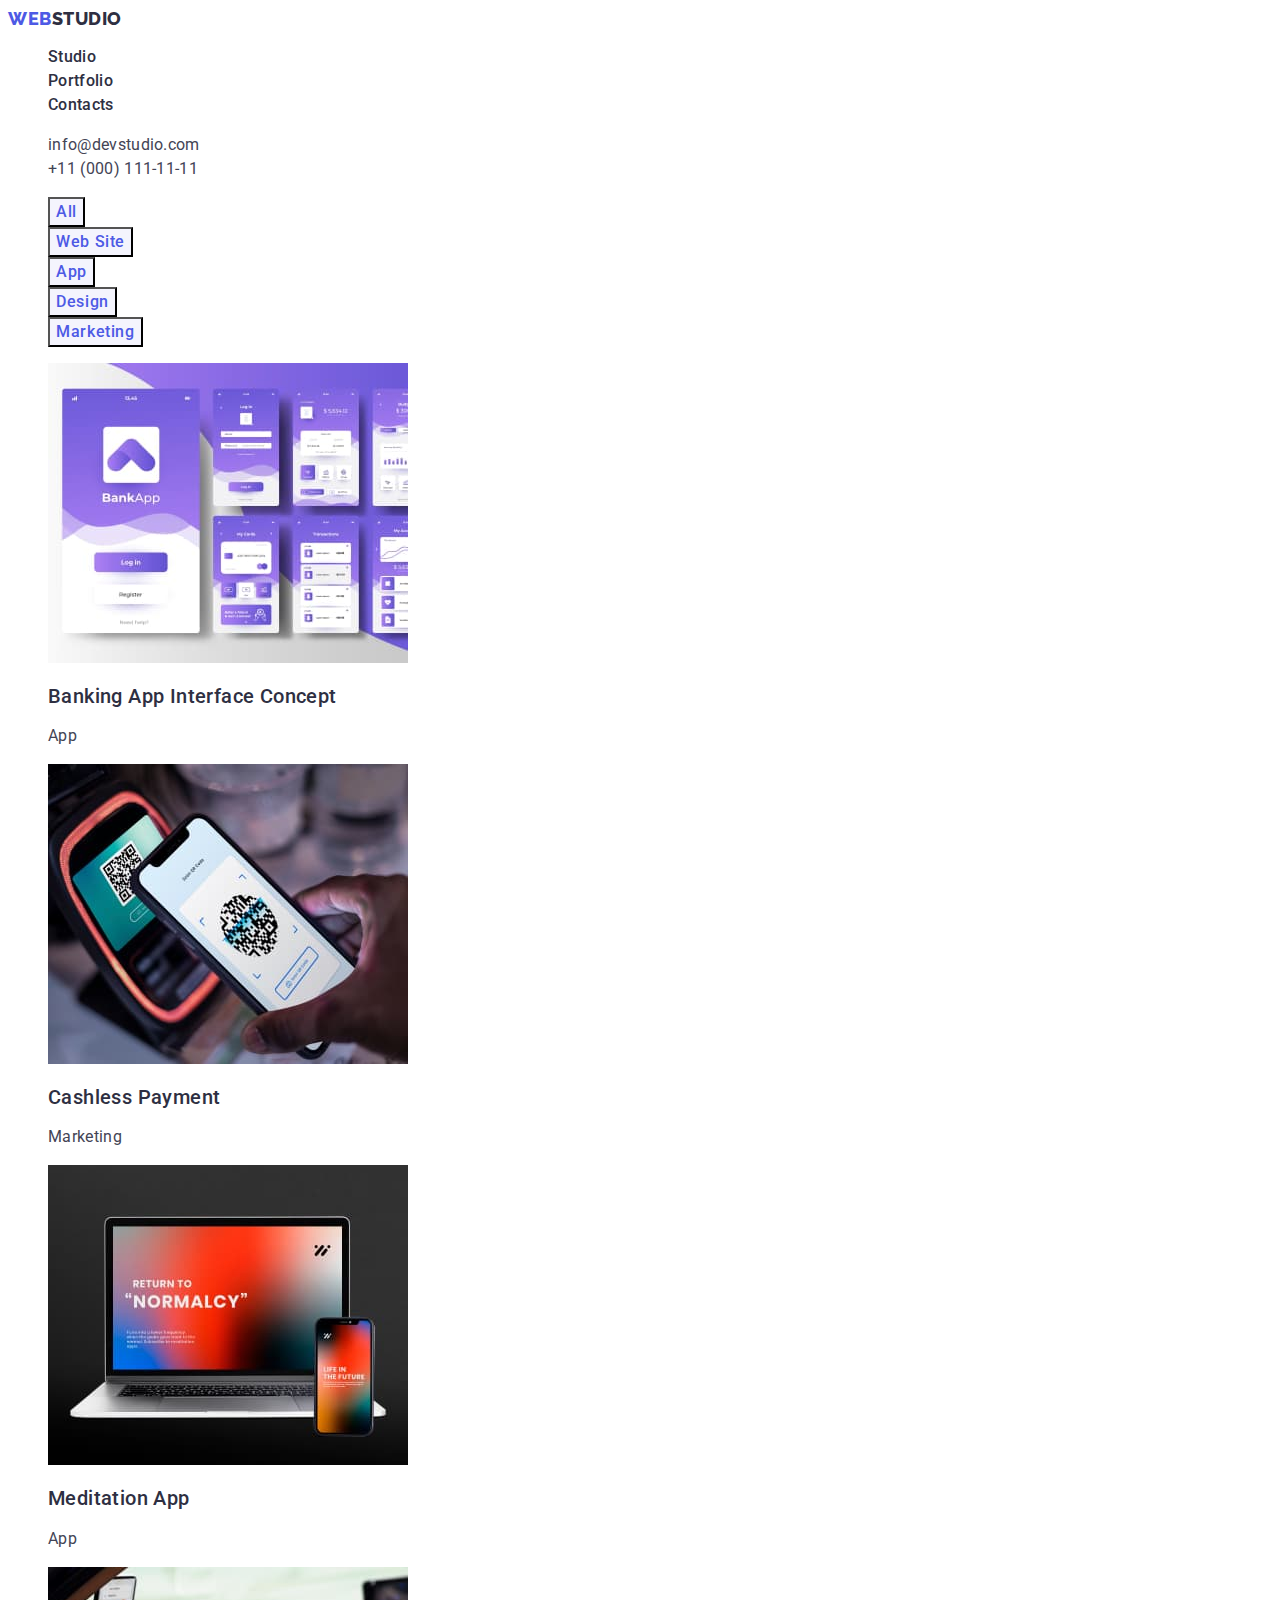
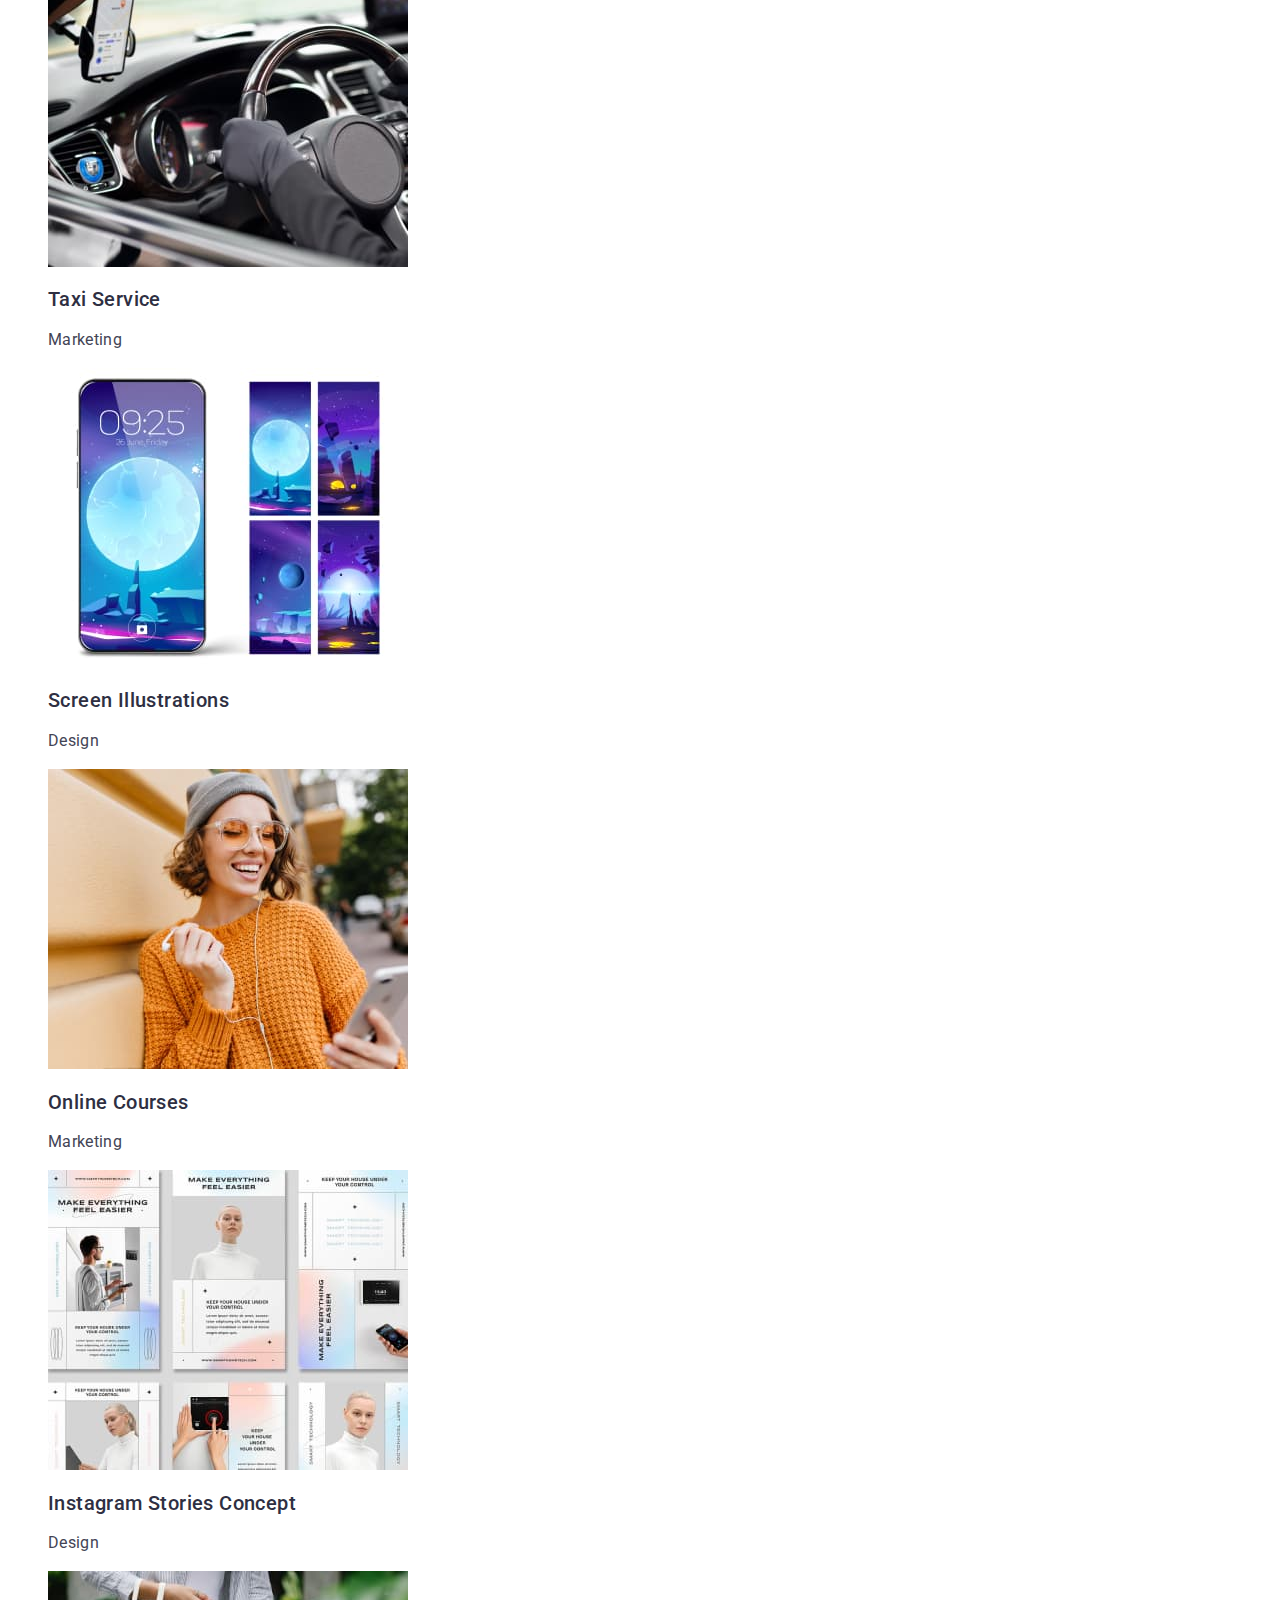
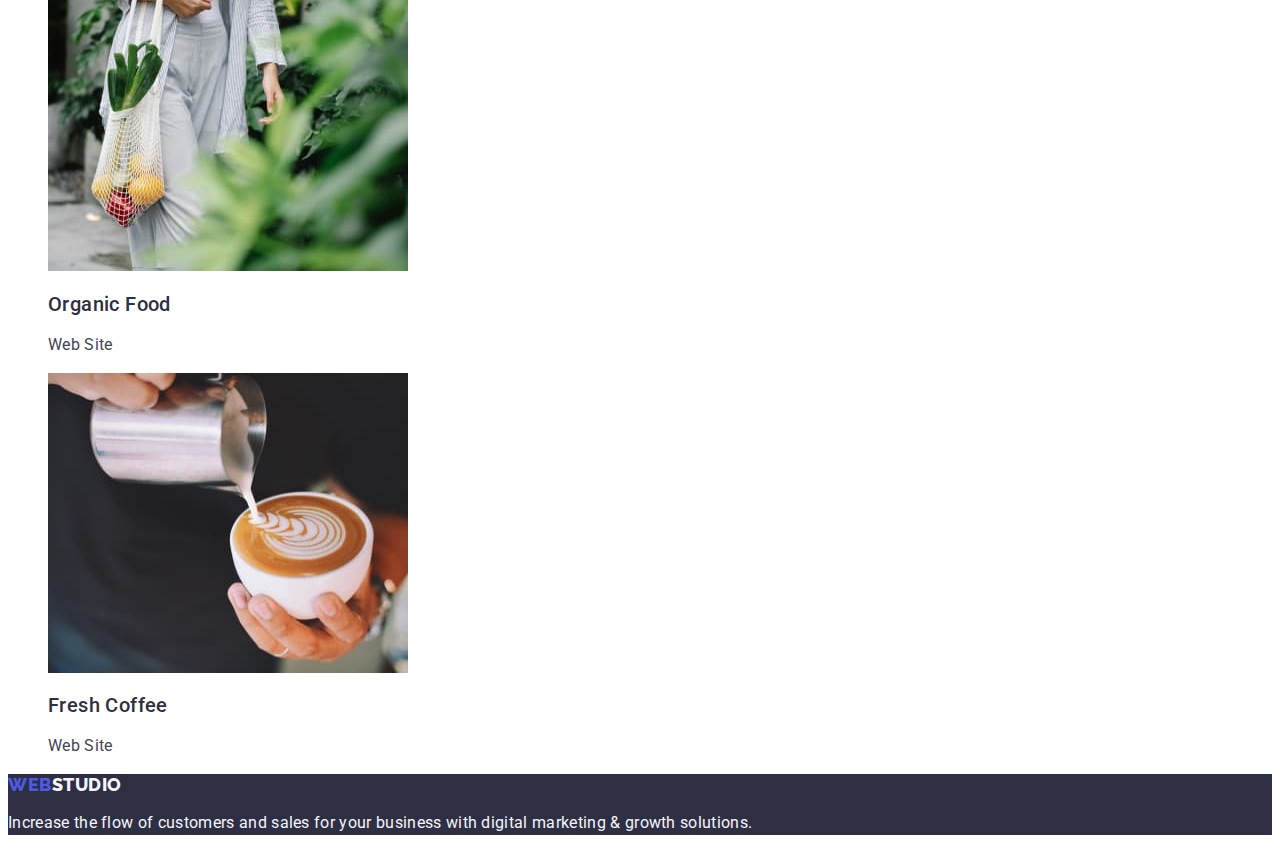
==== portfolio.html @ add7b149 "add repository" ====
<!DOCTYPE html>
<html lang="en">
  <head>
    <meta charset="UTF-8" />
    <meta http-equiv="X-UA-Compatible" content="IE=edge" />
    <meta name="viewport" content="width=device-width, initial-scale=1.0" />
    <title>Mine project</title>
    <link rel="stylesheet" href="./css/styles.css" />
    <link rel="preconnect" href="https://fonts.googleapis.com" />
    <link rel="preconnect" href="https://fonts.gstatic.com" crossorigin />
    <link
      href="https://fonts.googleapis.com/css2?family=Raleway:wght@800&family=Roboto:wght@400;500;700;900&display=swap"
      rel="stylesheet"
    />
  </head>
  <body>
    <header>
      <nav>
        <a href="./index.html" class="logo link"
          >Web<span class="logo-header">Studio</span></a
        >
        <ul class="list">
          <li><a href="./index.html" class="menu-item link">Studio</a></li>
          <li>
            <a href="./portfolio.html" class="menu-item link">Portfolio</a>
          </li>
          <li><a href="" class="menu-item link">Contacts</a></li>
        </ul>
      </nav>
      <address class="adress">
        <ul class="list">
          <li class="adress-link">
            <a href="mailto:info@devstudio.com" class="adress-item link"
              >info@devstudio.com</a
            >
          </li>
          <li class="adress-link">
            <a href="tel:+110001111111" class="adress-item link"
              >+11 (000) 111-11-11</a
            >
          </li>
        </ul>
      </address>
    </header>

    <main>
      <section>
        <h1 hidden>Working</h1>
        <ul class="list">
          <li>
            <button type="button" class="button filter-button">All</button>
          </li>
          <li>
            <button type="button" class="button filter-button">Web Site</button>
          </li>
          <li>
            <button type="button" class="button filter-button">App</button>
          </li>
          <li>
            <button type="button" class="button filter-button">Design</button>
          </li>
          <li>
            <button type="button" class="button filter-button">
              Marketing
            </button>
          </li>
        </ul>

        <ul class="list">
          <li>
            <a href="" class="link">
              <img
                src="./images/menu.jpg"
                alt="Bank menu app"
                width="360"
                height="300"
              />
              <h2 class="name-work">Banking App Interface Concept</h2>
              <p class="category-work post">App</p></a
            >
          </li>
          <li>
            <a href="" class="link">
              <img
                src="./images/payphone.jpg"
                alt="Pay without cash"
                width="360"
                height="300"
              />
              <h2 class="name-work">Cashless Payment</h2>
              <p class="category-work post">Marketing</p></a
            >
          </li>
          <li>
            <a href="" class="link">
              <img
                src="./images/laptop.jpg"
                alt="Meditation app"
                width="360"
                height="300"
              />
              <h2 class="name-work">Meditation App</h2>
              <p class="category-work post">App</p></a
            >
          </li>
          <li>
            <a href="" class="link">
              <img
                src="./images/cargps.jpg"
                alt="Taxi service"
                width="360"
                height="300"
              />
              <h2 class="name-work">Taxi Service</h2>
              <p class="category-work post">Marketing</p></a
            >
          </li>
          <li>
            <a href="" class="link">
              <img
                src="./images/phones.jpg"
                alt="Screens"
                width="360"
                height="300"
              />
              <h2 class="name-work">Screen Illustrations</h2>
              <p class="category-work post">Design</p></a
            >
          </li>
          <li>
            <a href="" class="link">
              <img
                src="./images/smilegirl.jpg"
                alt="Online courses"
                width="360"
                height="300"
              />
              <h2 class="name-work">Online Courses</h2>
              <p class="category-work post">Marketing</p></a
            >
          </li>
          <li>
            <a href="" class="link">
              <img
                src="./images/secondmenu.jpg"
                alt="instagram stories concept"
                width="360"
                height="300"
              />
              <h2 class="name-work">Instagram Stories Concept</h2>
              <p class="category-work post">Design</p></a
            >
          </li>
          <li>
            <a href="" class="link">
              <img
                src="./images/fruits.jpg"
                alt="Organic food"
                width="360"
                height="300"
              />
              <h2 class="name-work">Organic Food</h2>
              <p class="category-work post">Web Site</p></a
            >
          </li>
          <li>
            <a href="" class="link">
              <img
                src="./images/coffe.jpg"
                alt="fresh coffee"
                width="360"
                height="300"
              />
              <h2 class="name-work">Fresh Coffee</h2>
              <p class="category-work post">Web Site</p></a
            >
          </li>
        </ul>
      </section>
    </main>
    <footer class="footer">
      <a href="./index.html" class="logo link"
        >Web<span class="logo-footer">Studio</span></a
      >
      <p class="footer-desc">
        Increase the flow of customers and sales for your business with digital
        marketing & growth solutions.
      </p>
    </footer>
  </body>
</html>
---- css/styles.css ----
:root {
    --primary-background-colour: #ffffff;
    --secondary-background-colour: #2e2f42;
    --section-background-colour: #f4f4fd;
    --secondery-text-colour: #2e2f42;
    --white-text-colour: #ffffff;
    --footer-text-colour: #f4f4fd;
    --button-colour: #4d5ae5;
    --accent-colour: #404bbf;
}

body {
    font-family: 'Roboto', sans-serif;
    background-color: var(--primary-background-colour);
    color: #434455;
}

.list {
    list-style: none;
}

.button {
    cursor: pointer;
}

.logo {
    font-family: 'Raleway', sans-serif;
    font-weight: 800;
    font-size: 18px;
    line-height: 1.17;
    letter-spacing: 0.03em;
    text-transform: uppercase;
    color: var(--secondery-text-colour);
    color: var(--button-colour);
}

.link {
    text-decoration: none;
}

.logo-header {
    color: var(--secondery-text-colour);
}

.menu-item {
    font-weight: 500;
    font-size: 16px;
    line-height: 1.5;
    letter-spacing: 0.02em;
    color: var(--secondery-text-colour);
}

.menu-item:hover,
.menu-item:focus {
    color: var(--accent-colour);
}

.adress {
    font-style: normal;
}

.adress-item {
    font-weight: 400;
    font-size: 16px;
    line-height: 1.5;
    letter-spacing: 0.02em;
    color: inherit;
}

.adress-item:hover,
.adress-item:focus {
    color: var(--accent-colour);
}


.hero {
    background-color: var(--secondary-background-colour);
}

.hero-title {
    font-weight: 700;
    font-size: 56px;
    line-height: 1.07;
    letter-spacing: 0.02em;
    text-align: center;

    color: var(--white-text-colour);
}

.hero-button:hover,
.hero-button:focus {
    background-color: var(--accent-colour);
}

.hero-button {
    font-family: 'Roboto', sans-serif;
    font-weight: 500;
    font-size: 16px;
    line-height: 1.5;
    letter-spacing: 0.04em;
    color: var(--white-text-colour);
    background-color: var(--button-colour);
}

.advantages-title {
    font-weight: 500;
    font-size: 20px;
    line-height: 1.2;
    letter-spacing: 0.02em;
    color: var(--secondery-text-colour);
}

.advantages-description {
    font-size: 16px;
    line-height: 1.5;
    letter-spacing: 0.02em;
}


.team {
    background-color: var(--section-background-colour);
}

.working-title,
.team-title {
    font-weight: 700;
    font-size: 36px;
    line-height: 1.11;
    letter-spacing: 0.02em;
    text-transform: capitalize;
    text-align: center;
    color: var(--secondery-text-colour);
}

.worker {
    background-color: var(--primary-background-colour);
}

.worker-name {
    font-weight: 500;
    font-size: 20px;
    line-height: 1.2;
    letter-spacing: 0.02em;
    color: var(--secondery-text-colour);
}

.post,
.category-working {
    font-size: 16px;
    line-height: 1.5;
    letter-spacing: 0.02em;
}

.footer {
    background-color: var(--secondary-background-colour);
}

.logo-footer {
    color: var(--footer-text-colour);
}

.footer-desc {
    font-size: 16px;
    line-height: 1.5;
    letter-spacing: 0.02em;
    color: var(--footer-text-colour);
}


.filter-button {
    font-family: 'Roboto', sans-serif;
    font-style: normal;
    font-weight: 500;
    font-size: 16px;
    line-height: 1.5;
    letter-spacing: 0.04em;
    color: var(--button-colour);
    background-color: var(--section-background-colour);
}

.filter-button:hover,
.filter-button:focus {
    color: var(--white-text-colour);
    background-color: var(--accent-colour);
}

.category-work {
    color: #434455;
}

.name-work{
    font-weight: 500;
    font-size: 20px;
    line-height: 1.2;
    letter-spacing: 0.02em;
    color: var(--secondery-text-colour);
}
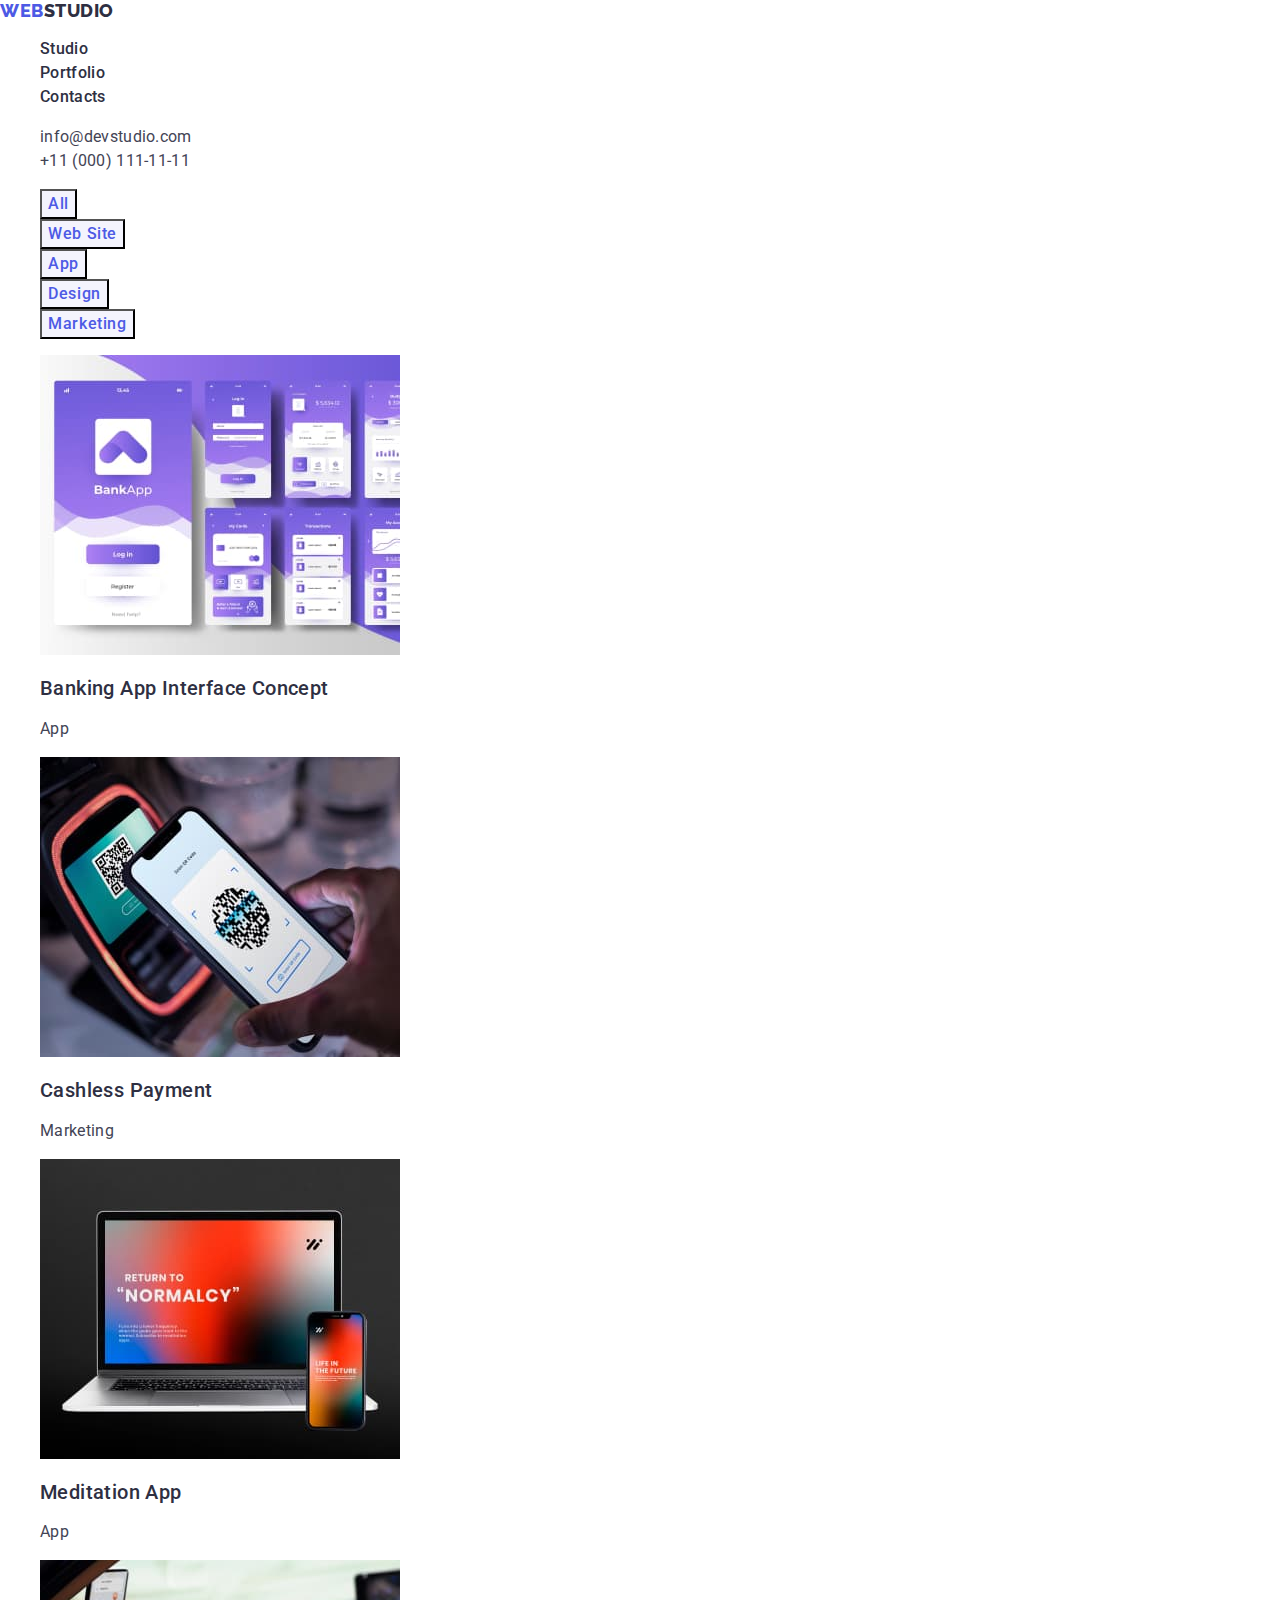
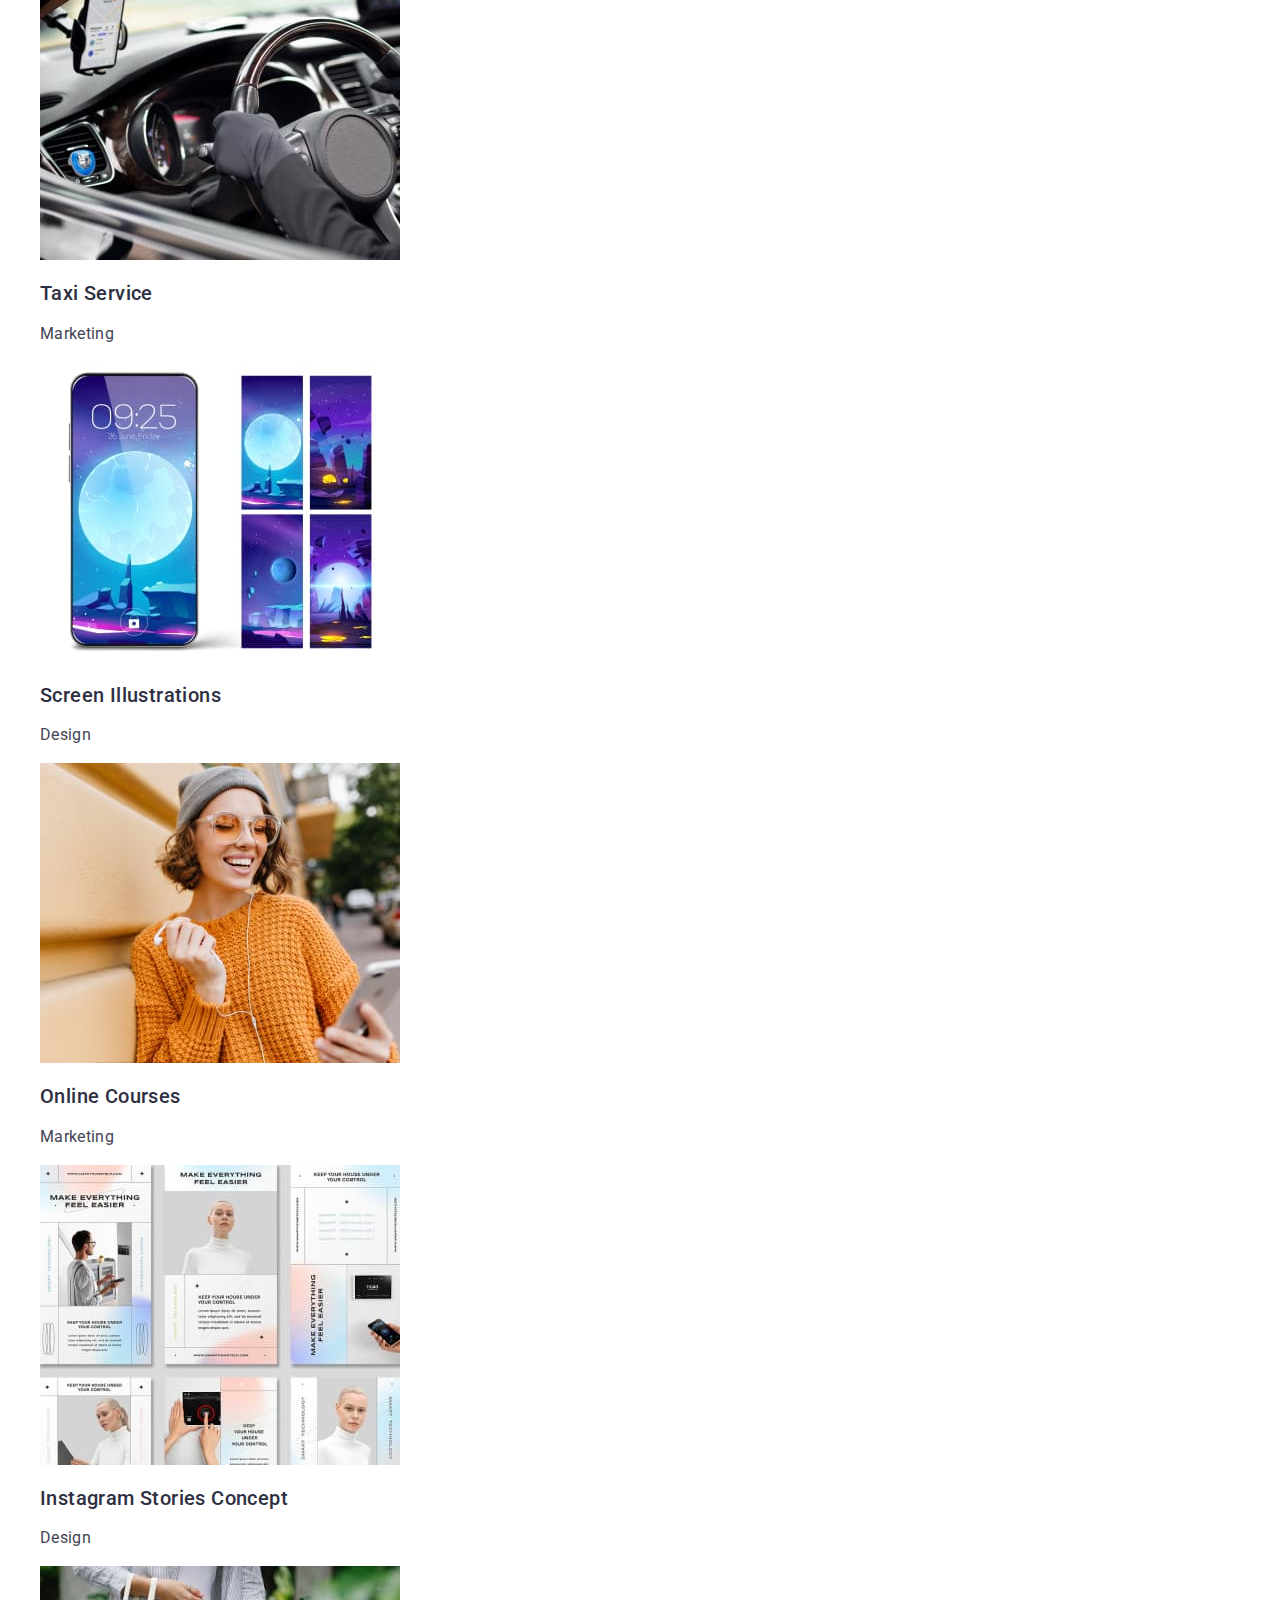
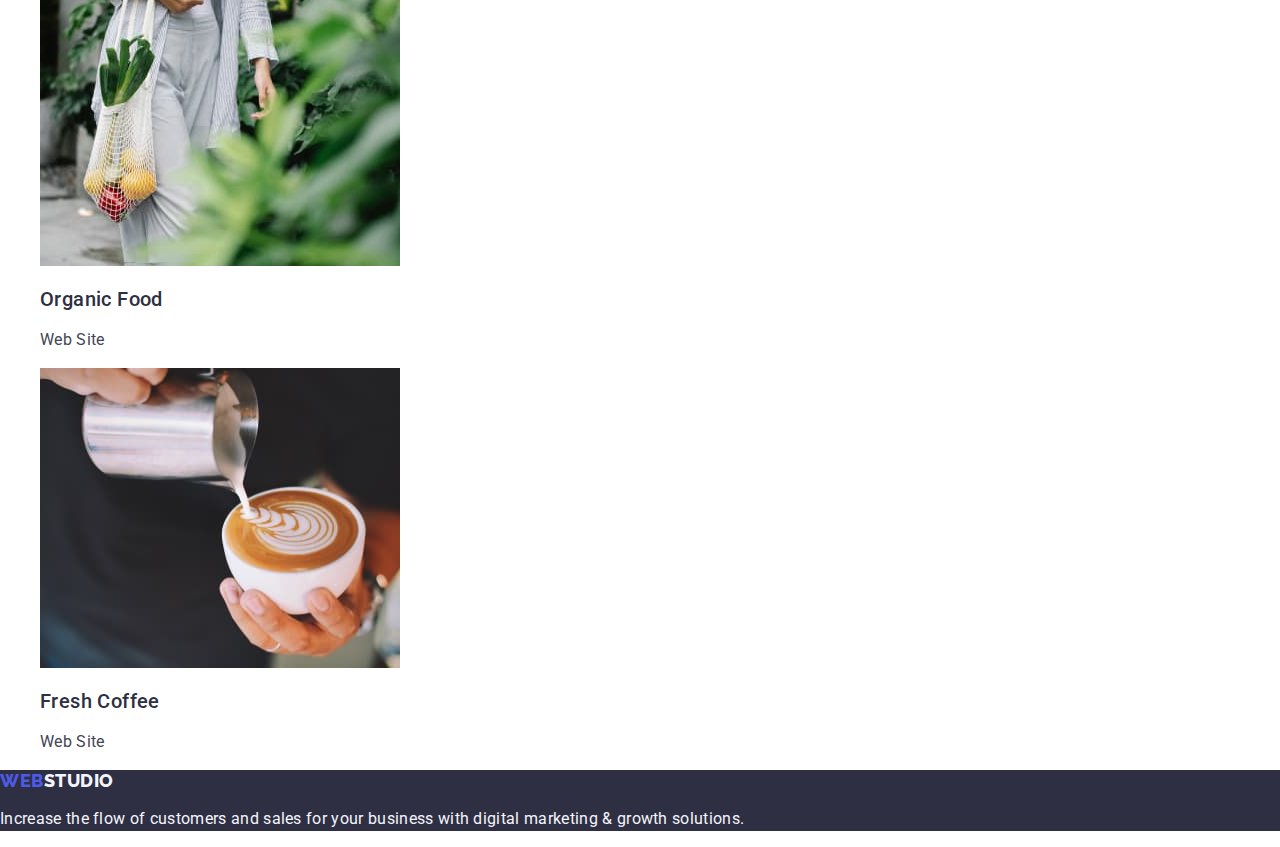
==== commit e046a120: "final lesson 3.1 portfolio" ====
--- a/portfolio.html
+++ b/portfolio.html
@@ -5,187 +5,222 @@
     <meta http-equiv="X-UA-Compatible" content="IE=edge" />
     <meta name="viewport" content="width=device-width, initial-scale=1.0" />
     <title>Mine project</title>
-    <link rel="stylesheet" href="./css/styles.css" />
-    <link rel="preconnect" href="https://fonts.googleapis.com" />
-    <link rel="preconnect" href="https://fonts.gstatic.com" crossorigin />
     <link
       href="https://fonts.googleapis.com/css2?family=Raleway:wght@800&family=Roboto:wght@400;500;700;900&display=swap"
       rel="stylesheet"
     />
+    <link rel="preconnect" href="https://fonts.googleapis.com" />
+    <link rel="preconnect" href="https://fonts.gstatic.com" crossorigin />
+    <link
+      rel="stylesheet"
+      href="https://cdnjs.cloudflare.com/ajax/libs/modern-normalize/1.1.0/modern-normalize.min.css"
+    />
+    <link rel="stylesheet" href="./css/styles.css" />
   </head>
   <body>
-    <header>
-      <nav>
-        <a href="./index.html" class="logo link"
-          >Web<span class="logo-header">Studio</span></a
-        >
-        <ul class="list">
-          <li><a href="./index.html" class="menu-item link">Studio</a></li>
-          <li>
-            <a href="./portfolio.html" class="menu-item link">Portfolio</a>
-          </li>
-          <li><a href="" class="menu-item link">Contacts</a></li>
-        </ul>
-      </nav>
-      <address class="adress">
-        <ul class="list">
-          <li class="adress-link">
-            <a href="mailto:info@devstudio.com" class="adress-item link"
-              >info@devstudio.com</a
-            >
-          </li>
-          <li class="adress-link">
-            <a href="tel:+110001111111" class="adress-item link"
-              >+11 (000) 111-11-11</a
-            >
-          </li>
-        </ul>
-      </address>
+    <header class="header">
+      <div class="container header">
+        <nav class="navigation">
+          <a href="./index.html" class="logo link"
+            >Web<span class="logo-header">Studio</span></a
+          >
+          <ul class="list navigation">
+            <li class="nav-item">
+              <a href="./index.html" class="menu-item link">Studio</a>
+            </li>
+            <li class="nav-item">
+              <a href="./portfolio.html" class="menu-item link">Portfolio</a>
+            </li>
+            <li class="nav-item">
+              <a href="" class="menu-item link">Contacts</a>
+            </li>
+          </ul>
+        </nav>
+        <address class="adress">
+          <ul class="adress-list list">
+            <li class="adress-link">
+              <a href="mailto:info@devstudio.com" class="adress-item link"
+                >info@devstudio.com</a
+              >
+            </li>
+            <li class="adress-link">
+              <a href="tel:+110001111111" class="adress-item link"
+                >+11 (000) 111-11-11</a
+              >
+            </li>
+          </ul>
+        </address>
+      </div>
     </header>
 
     <main>
-      <section>
-        <h1 hidden>Working</h1>
-        <ul class="list">
-          <li>
-            <button type="button" class="button filter-button">All</button>
-          </li>
-          <li>
-            <button type="button" class="button filter-button">Web Site</button>
-          </li>
-          <li>
-            <button type="button" class="button filter-button">App</button>
-          </li>
-          <li>
-            <button type="button" class="button filter-button">Design</button>
-          </li>
-          <li>
-            <button type="button" class="button filter-button">
-              Marketing
-            </button>
-          </li>
-        </ul>
+      <section class="section-portfolio">
+        <div class="container">
+          <h1 hidden>Working</h1>
+          <ul class="list button-list">
+            <li class="button-list-item">
+              <button type="button" class="button filter-button">All</button>
+            </li>
+            <li class="button-list-item">
+              <button type="button" class="button filter-button">
+                Web Site
+              </button>
+            </li>
+            <li class="button-list-item">
+              <button type="button" class="button filter-button">App</button>
+            </li>
+            <li class="button-list-item">
+              <button type="button" class="button filter-button">Design</button>
+            </li>
+            <li class="button-list-item">
+              <button type="button" class="button filter-button">
+                Marketing
+              </button>
+            </li>
+          </ul>
 
-        <ul class="list">
-          <li>
-            <a href="" class="link">
-              <img
-                src="./images/menu.jpg"
-                alt="Bank menu app"
-                width="360"
-                height="300"
-              />
-              <h2 class="name-work">Banking App Interface Concept</h2>
-              <p class="category-work post">App</p></a
-            >
-          </li>
-          <li>
-            <a href="" class="link">
-              <img
-                src="./images/payphone.jpg"
-                alt="Pay without cash"
-                width="360"
-                height="300"
-              />
-              <h2 class="name-work">Cashless Payment</h2>
-              <p class="category-work post">Marketing</p></a
-            >
-          </li>
-          <li>
-            <a href="" class="link">
-              <img
-                src="./images/laptop.jpg"
-                alt="Meditation app"
-                width="360"
-                height="300"
-              />
-              <h2 class="name-work">Meditation App</h2>
-              <p class="category-work post">App</p></a
-            >
-          </li>
-          <li>
-            <a href="" class="link">
-              <img
-                src="./images/cargps.jpg"
-                alt="Taxi service"
-                width="360"
-                height="300"
-              />
-              <h2 class="name-work">Taxi Service</h2>
-              <p class="category-work post">Marketing</p></a
-            >
-          </li>
-          <li>
-            <a href="" class="link">
-              <img
-                src="./images/phones.jpg"
-                alt="Screens"
-                width="360"
-                height="300"
-              />
-              <h2 class="name-work">Screen Illustrations</h2>
-              <p class="category-work post">Design</p></a
-            >
-          </li>
-          <li>
-            <a href="" class="link">
-              <img
-                src="./images/smilegirl.jpg"
-                alt="Online courses"
-                width="360"
-                height="300"
-              />
-              <h2 class="name-work">Online Courses</h2>
-              <p class="category-work post">Marketing</p></a
-            >
-          </li>
-          <li>
-            <a href="" class="link">
-              <img
-                src="./images/secondmenu.jpg"
-                alt="instagram stories concept"
-                width="360"
-                height="300"
-              />
-              <h2 class="name-work">Instagram Stories Concept</h2>
-              <p class="category-work post">Design</p></a
-            >
-          </li>
-          <li>
-            <a href="" class="link">
-              <img
-                src="./images/fruits.jpg"
-                alt="Organic food"
-                width="360"
-                height="300"
-              />
-              <h2 class="name-work">Organic Food</h2>
-              <p class="category-work post">Web Site</p></a
-            >
-          </li>
-          <li>
-            <a href="" class="link">
-              <img
-                src="./images/coffe.jpg"
-                alt="fresh coffee"
-                width="360"
-                height="300"
-              />
-              <h2 class="name-work">Fresh Coffee</h2>
-              <p class="category-work post">Web Site</p></a
-            >
-          </li>
-        </ul>
+          <ul class="list card-list">
+            <li class="cards">
+              <a href="" class="link">
+                <img
+                  src="./images/menu.jpg"
+                  alt="Bank menu app"
+                  width="360"
+                  height="300"
+                />
+                <div class="card-text">
+                  <h2 class="name-work">Banking App Interface Concept</h2>
+                  <p class="category-work post">App</p>
+                </div>
+              </a>
+            </li>
+            <li class="cards">
+              <a href="" class="link">
+                <img
+                  src="./images/payphone.jpg"
+                  alt="Pay without cash"
+                  width="360"
+                  height="300"
+                />
+                <div class="card-text">
+                  <h2 class="name-work">Cashless Payment</h2>
+                  <p class="category-work post">Marketing</p>
+                </div>
+              </a>
+            </li>
+            <li class="cards">
+              <a href="" class="link">
+                <img
+                  src="./images/laptop.jpg"
+                  alt="Meditation app"
+                  width="360"
+                  height="300"
+                />
+                <div class="card-text">
+                  <h2 class="name-work">Meditation App</h2>
+                  <p class="category-work post">App</p>
+                </div>
+              </a>
+            </li>
+            <li class="cards">
+              <a href="" class="link">
+                <img
+                  src="./images/cargps.jpg"
+                  alt="Taxi service"
+                  width="360"
+                  height="300"
+                />
+                <div class="card-text">
+                  <h2 class="name-work">Taxi Service</h2>
+                  <p class="category-work post">Marketing</p>
+                </div></a
+              >
+            </li>
+            <li class="cards">
+              <a href="" class="link">
+                <img
+                  src="./images/phones.jpg"
+                  alt="Screens"
+                  width="360"
+                  height="300"
+                />
+                <div class="card-text">
+                  <h2 class="name-work">Screen Illustrations</h2>
+                  <p class="category-work post">Design</p>
+                </div></a
+              >
+            </li>
+            <li class="cards">
+              <a href="" class="link">
+                <img
+                  src="./images/smilegirl.jpg"
+                  alt="Online courses"
+                  width="360"
+                  height="300"
+                />
+                <div class="card-text">
+                  <h2 class="name-work">Online Courses</h2>
+                  <p class="category-work post">Marketing</p>
+                </div></a
+              >
+            </li>
+            <li class="cards">
+              <a href="" class="link">
+                <img
+                  src="./images/secondmenu.jpg"
+                  alt="instagram stories concept"
+                  width="360"
+                  height="300"
+                />
+                <div class="card-text">
+                  <h2 class="name-work">Instagram Stories Concept</h2>
+                  <p class="category-work post">Design</p>
+                </div></a
+              >
+            </li>
+            <li class="cards">
+              <a href="" class="link">
+                <img
+                  src="./images/fruits.jpg"
+                  alt="Organic food"
+                  width="360"
+                  height="300"
+                />
+                <div class="card-text">
+                  <h2 class="name-work">Organic Food</h2>
+                  <p class="category-work post">Web Site</p>
+                </div></a
+              >
+            </li>
+            <li class="cards">
+              <a href="" class="link">
+                <img
+                  src="./images/coffe.jpg"
+                  alt="fresh coffee"
+                  width="360"
+                  height="300"
+                />
+                <div class="card-text">
+                  <h2 class="name-work">Fresh Coffee</h2>
+                  <p class="category-work post">Web Site</p>
+                </div></a
+              >
+            </li>
+          </ul>
+        </div>
       </section>
     </main>
     <footer class="footer">
-      <a href="./index.html" class="logo link"
-        >Web<span class="logo-footer">Studio</span></a
-      >
-      <p class="footer-desc">
-        Increase the flow of customers and sales for your business with digital
-        marketing & growth solutions.
-      </p>
+      <div class="container">
+        <a href="./index.html" class="logo link"
+          >Web<span class="logo-footer">Studio</span></a
+        >
+        <p class="footer-desc">
+          Increase the flow of customers and sales for your business with
+          digital marketing & growth solutions.
+        </p>
+      </div>
     </footer>
   </body>
 </html>
+
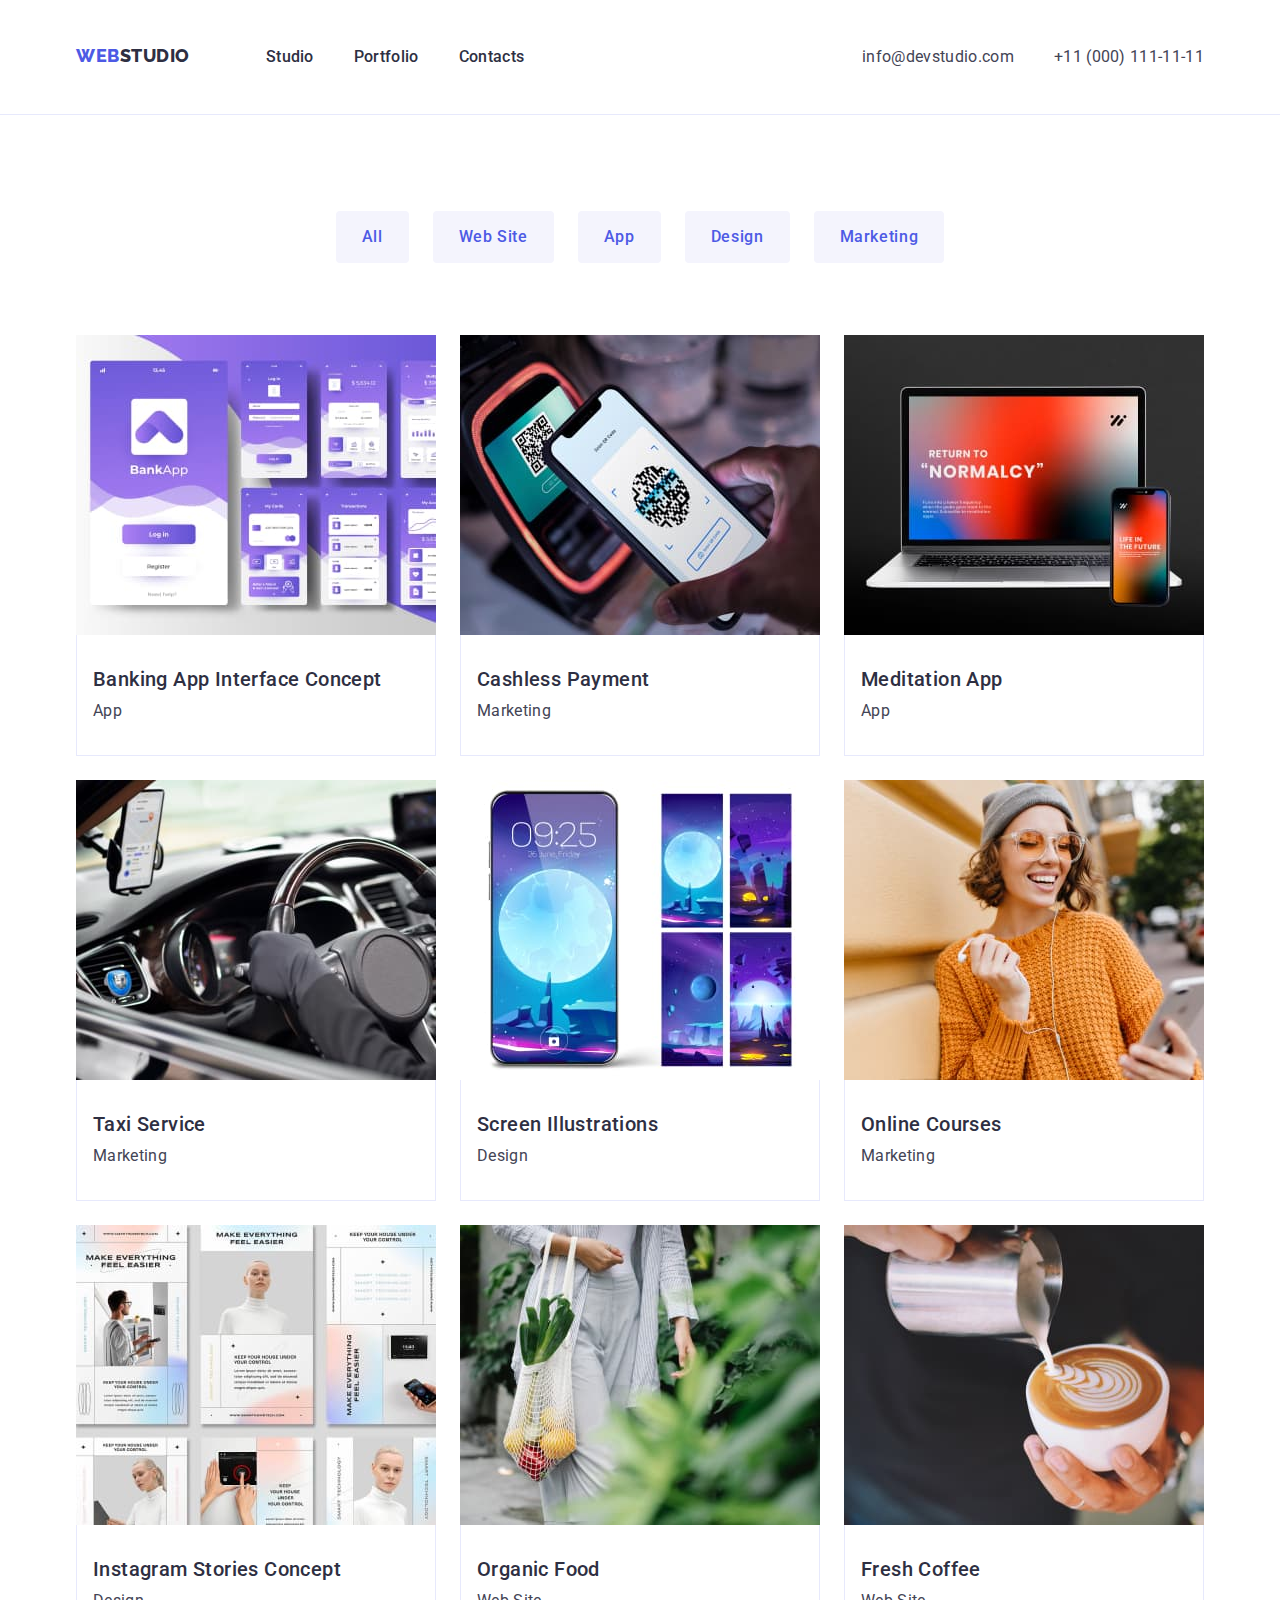
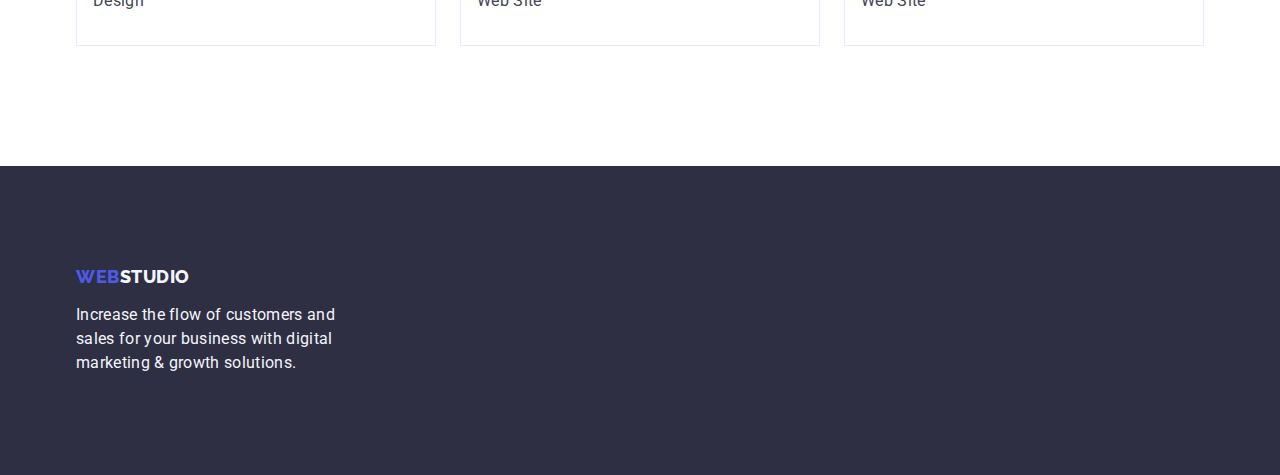
==== commit 828570bc: "Add files via upload" ====
--- a/portfolio.html
+++ b/portfolio.html
@@ -1,226 +1,226 @@
-<!DOCTYPE html>
-<html lang="en">
-  <head>
-    <meta charset="UTF-8" />
-    <meta http-equiv="X-UA-Compatible" content="IE=edge" />
-    <meta name="viewport" content="width=device-width, initial-scale=1.0" />
-    <title>Mine project</title>
-    <link
-      href="https://fonts.googleapis.com/css2?family=Raleway:wght@800&family=Roboto:wght@400;500;700;900&display=swap"
-      rel="stylesheet"
-    />
-    <link rel="preconnect" href="https://fonts.googleapis.com" />
-    <link rel="preconnect" href="https://fonts.gstatic.com" crossorigin />
-    <link
-      rel="stylesheet"
-      href="https://cdnjs.cloudflare.com/ajax/libs/modern-normalize/1.1.0/modern-normalize.min.css"
-    />
-    <link rel="stylesheet" href="./css/styles.css" />
-  </head>
-  <body>
-    <header class="header">
-      <div class="container header">
-        <nav class="navigation">
-          <a href="./index.html" class="logo link"
-            >Web<span class="logo-header">Studio</span></a
-          >
-          <ul class="list navigation">
-            <li class="nav-item">
-              <a href="./index.html" class="menu-item link">Studio</a>
-            </li>
-            <li class="nav-item">
-              <a href="./portfolio.html" class="menu-item link">Portfolio</a>
-            </li>
-            <li class="nav-item">
-              <a href="" class="menu-item link">Contacts</a>
-            </li>
-          </ul>
-        </nav>
-        <address class="adress">
-          <ul class="adress-list list">
-            <li class="adress-link">
-              <a href="mailto:info@devstudio.com" class="adress-item link"
-                >info@devstudio.com</a
-              >
-            </li>
-            <li class="adress-link">
-              <a href="tel:+110001111111" class="adress-item link"
-                >+11 (000) 111-11-11</a
-              >
-            </li>
-          </ul>
-        </address>
-      </div>
-    </header>
-
-    <main>
-      <section class="section-portfolio">
-        <div class="container">
-          <h1 hidden>Working</h1>
-          <ul class="list button-list">
-            <li class="button-list-item">
-              <button type="button" class="button filter-button">All</button>
-            </li>
-            <li class="button-list-item">
-              <button type="button" class="button filter-button">
-                Web Site
-              </button>
-            </li>
-            <li class="button-list-item">
-              <button type="button" class="button filter-button">App</button>
-            </li>
-            <li class="button-list-item">
-              <button type="button" class="button filter-button">Design</button>
-            </li>
-            <li class="button-list-item">
-              <button type="button" class="button filter-button">
-                Marketing
-              </button>
-            </li>
-          </ul>
-
-          <ul class="list card-list">
-            <li class="cards">
-              <a href="" class="link">
-                <img
-                  src="./images/menu.jpg"
-                  alt="Bank menu app"
-                  width="360"
-                  height="300"
-                />
-                <div class="card-text">
-                  <h2 class="name-work">Banking App Interface Concept</h2>
-                  <p class="category-work post">App</p>
-                </div>
-              </a>
-            </li>
-            <li class="cards">
-              <a href="" class="link">
-                <img
-                  src="./images/payphone.jpg"
-                  alt="Pay without cash"
-                  width="360"
-                  height="300"
-                />
-                <div class="card-text">
-                  <h2 class="name-work">Cashless Payment</h2>
-                  <p class="category-work post">Marketing</p>
-                </div>
-              </a>
-            </li>
-            <li class="cards">
-              <a href="" class="link">
-                <img
-                  src="./images/laptop.jpg"
-                  alt="Meditation app"
-                  width="360"
-                  height="300"
-                />
-                <div class="card-text">
-                  <h2 class="name-work">Meditation App</h2>
-                  <p class="category-work post">App</p>
-                </div>
-              </a>
-            </li>
-            <li class="cards">
-              <a href="" class="link">
-                <img
-                  src="./images/cargps.jpg"
-                  alt="Taxi service"
-                  width="360"
-                  height="300"
-                />
-                <div class="card-text">
-                  <h2 class="name-work">Taxi Service</h2>
-                  <p class="category-work post">Marketing</p>
-                </div></a
-              >
-            </li>
-            <li class="cards">
-              <a href="" class="link">
-                <img
-                  src="./images/phones.jpg"
-                  alt="Screens"
-                  width="360"
-                  height="300"
-                />
-                <div class="card-text">
-                  <h2 class="name-work">Screen Illustrations</h2>
-                  <p class="category-work post">Design</p>
-                </div></a
-              >
-            </li>
-            <li class="cards">
-              <a href="" class="link">
-                <img
-                  src="./images/smilegirl.jpg"
-                  alt="Online courses"
-                  width="360"
-                  height="300"
-                />
-                <div class="card-text">
-                  <h2 class="name-work">Online Courses</h2>
-                  <p class="category-work post">Marketing</p>
-                </div></a
-              >
-            </li>
-            <li class="cards">
-              <a href="" class="link">
-                <img
-                  src="./images/secondmenu.jpg"
-                  alt="instagram stories concept"
-                  width="360"
-                  height="300"
-                />
-                <div class="card-text">
-                  <h2 class="name-work">Instagram Stories Concept</h2>
-                  <p class="category-work post">Design</p>
-                </div></a
-              >
-            </li>
-            <li class="cards">
-              <a href="" class="link">
-                <img
-                  src="./images/fruits.jpg"
-                  alt="Organic food"
-                  width="360"
-                  height="300"
-                />
-                <div class="card-text">
-                  <h2 class="name-work">Organic Food</h2>
-                  <p class="category-work post">Web Site</p>
-                </div></a
-              >
-            </li>
-            <li class="cards">
-              <a href="" class="link">
-                <img
-                  src="./images/coffe.jpg"
-                  alt="fresh coffee"
-                  width="360"
-                  height="300"
-                />
-                <div class="card-text">
-                  <h2 class="name-work">Fresh Coffee</h2>
-                  <p class="category-work post">Web Site</p>
-                </div></a
-              >
-            </li>
-          </ul>
-        </div>
-      </section>
-    </main>
-    <footer class="footer">
-      <div class="container">
-        <a href="./index.html" class="logo link"
-          >Web<span class="logo-footer">Studio</span></a
-        >
-        <p class="footer-desc">
-          Increase the flow of customers and sales for your business with
-          digital marketing & growth solutions.
-        </p>
-      </div>
-    </footer>
-  </body>
-</html>
-
+<!DOCTYPE html>
+<html lang="en">
+  <head>
+    <meta charset="UTF-8" />
+    <meta http-equiv="X-UA-Compatible" content="IE=edge" />
+    <meta name="viewport" content="width=device-width, initial-scale=1.0" />
+    <title>Mine project</title>
+
+    <link
+      rel="stylesheet"
+      href="https://cdnjs.cloudflare.com/ajax/libs/modern-normalize/1.1.0/modern-normalize.min.css"
+    />
+    <link rel="preconnect" href="https://fonts.googleapis.com" />
+    <link rel="preconnect" href="https://fonts.gstatic.com" crossorigin />
+
+    <link
+      href="https://fonts.googleapis.com/css2?family=Raleway:wght@800&family=Roboto:wght@400;500;700;900&display=swap"
+      rel="stylesheet"
+    />
+    <link rel="stylesheet" href="./css/styles.css" />
+  </head>
+  <body>
+    <header class="header">
+      <div class="container header">
+        <nav class="navigation">
+          <a href="./index.html" class="logo link"
+            >Web<span class="logo-header">Studio</span></a
+          >
+          <ul class="list navigation">
+            <li class="nav-item">
+              <a href="./index.html" class="menu-item link">Studio</a>
+            </li>
+            <li class="nav-item">
+              <a href="./portfolio.html" class="menu-item link">Portfolio</a>
+            </li>
+            <li class="nav-item">
+              <a href="" class="menu-item link">Contacts</a>
+            </li>
+          </ul>
+        </nav>
+        <address class="adress">
+          <ul class="adress-list list">
+            <li class="adress-link">
+              <a href="mailto:info@devstudio.com" class="adress-item link"
+                >info@devstudio.com</a
+              >
+            </li>
+            <li class="adress-link">
+              <a href="tel:+110001111111" class="adress-item link"
+                >+11 (000) 111-11-11</a
+              >
+            </li>
+          </ul>
+        </address>
+      </div>
+    </header>
+
+    <main>
+      <section class="section-portfolio">
+        <div class="container">
+          <ul class="list button-list">
+            <li class="button-list-item">
+              <button type="button" class="button filter-button">All</button>
+            </li>
+            <li class="button-list-item">
+              <button type="button" class="button filter-button">
+                Web Site
+              </button>
+            </li>
+            <li class="button-list-item">
+              <button type="button" class="button filter-button">App</button>
+            </li>
+            <li class="button-list-item">
+              <button type="button" class="button filter-button">Design</button>
+            </li>
+            <li class="button-list-item">
+              <button type="button" class="button filter-button">
+                Marketing
+              </button>
+            </li>
+          </ul>
+
+          <ul class="list card-list">
+            <li class="cards">
+              <a href="" class="link">
+                <img
+                  src="./images/menu.jpg"
+                  alt="Bank menu app"
+                  width="360"
+                  height="300"
+                />
+                <div class="card-text">
+                  <h2 class="name-work">Banking App Interface Concept</h2>
+                  <p class="category-work post">App</p>
+                </div>
+              </a>
+            </li>
+            <li class="cards">
+              <a href="" class="link">
+                <img
+                  src="./images/payphone.jpg"
+                  alt="Pay without cash"
+                  width="360"
+                  height="300"
+                />
+                <div class="card-text">
+                  <h2 class="name-work">Cashless Payment</h2>
+                  <p class="category-work post">Marketing</p>
+                </div>
+              </a>
+            </li>
+            <li class="cards">
+              <a href="" class="link">
+                <img
+                  src="./images/laptop.jpg"
+                  alt="Meditation app"
+                  width="360"
+                  height="300"
+                />
+                <div class="card-text">
+                  <h2 class="name-work">Meditation App</h2>
+                  <p class="category-work post">App</p>
+                </div>
+              </a>
+            </li>
+            <li class="cards">
+              <a href="" class="link">
+                <img
+                  src="./images/cargps.jpg"
+                  alt="Taxi service"
+                  width="360"
+                  height="300"
+                />
+                <div class="card-text">
+                  <h2 class="name-work">Taxi Service</h2>
+                  <p class="category-work post">Marketing</p>
+                </div></a
+              >
+            </li>
+            <li class="cards">
+              <a href="" class="link">
+                <img
+                  src="./images/phones.jpg"
+                  alt="Screens"
+                  width="360"
+                  height="300"
+                />
+                <div class="card-text">
+                  <h2 class="name-work">Screen Illustrations</h2>
+                  <p class="category-work post">Design</p>
+                </div></a
+              >
+            </li>
+            <li class="cards">
+              <a href="" class="link">
+                <img
+                  src="./images/smilegirl.jpg"
+                  alt="Online courses"
+                  width="360"
+                  height="300"
+                />
+                <div class="card-text">
+                  <h2 class="name-work">Online Courses</h2>
+                  <p class="category-work post">Marketing</p>
+                </div></a
+              >
+            </li>
+            <li class="cards">
+              <a href="" class="link">
+                <img
+                  src="./images/secondmenu.jpg"
+                  alt="instagram stories concept"
+                  width="360"
+                  height="300"
+                />
+                <div class="card-text">
+                  <h2 class="name-work">Instagram Stories Concept</h2>
+                  <p class="category-work post">Design</p>
+                </div></a
+              >
+            </li>
+            <li class="cards">
+              <a href="" class="link">
+                <img
+                  src="./images/fruits.jpg"
+                  alt="Organic food"
+                  width="360"
+                  height="300"
+                />
+                <div class="card-text">
+                  <h2 class="name-work">Organic Food</h2>
+                  <p class="category-work post">Web Site</p>
+                </div></a
+              >
+            </li>
+            <li class="cards">
+              <a href="" class="link">
+                <img
+                  src="./images/coffe.jpg"
+                  alt="fresh coffee"
+                  width="360"
+                  height="300"
+                />
+                <div class="card-text">
+                  <h2 class="name-work">Fresh Coffee</h2>
+                  <p class="category-work post">Web Site</p>
+                </div></a
+              >
+            </li>
+          </ul>
+        </div>
+      </section>
+    </main>
+    <footer class="footer">
+      <div class="container">
+        <a href="./index.html" class="logo link"
+          >Web<span class="logo-footer">Studio</span></a
+        >
+        <p class="footer-desc">
+          Increase the flow of customers and sales for your business with
+          digital marketing & growth solutions.
+        </p>
+      </div>
+    </footer>
+  </body>
+</html>
--- a/css/styles.css
+++ b/css/styles.css
@@ -1,197 +1,411 @@
-:root {
-    --primary-background-colour: #ffffff;
-    --secondary-background-colour: #2e2f42;
-    --section-background-colour: #f4f4fd;
-    --secondery-text-colour: #2e2f42;
-    --white-text-colour: #ffffff;
-    --footer-text-colour: #f4f4fd;
-    --button-colour: #4d5ae5;
-    --accent-colour: #404bbf;
-}
-
-body {
-    font-family: 'Roboto', sans-serif;
-    background-color: var(--primary-background-colour);
-    color: #434455;
-}
-
-.list {
-    list-style: none;
-}
-
-.button {
-    cursor: pointer;
-}
-
-.logo {
-    font-family: 'Raleway', sans-serif;
-    font-weight: 800;
-    font-size: 18px;
-    line-height: 1.17;
-    letter-spacing: 0.03em;
-    text-transform: uppercase;
-    color: var(--secondery-text-colour);
-    color: var(--button-colour);
-}
-
-.link {
-    text-decoration: none;
-}
-
-.logo-header {
-    color: var(--secondery-text-colour);
-}
-
-.menu-item {
-    font-weight: 500;
-    font-size: 16px;
-    line-height: 1.5;
-    letter-spacing: 0.02em;
-    color: var(--secondery-text-colour);
-}
-
-.menu-item:hover,
-.menu-item:focus {
-    color: var(--accent-colour);
-}
-
-.adress {
-    font-style: normal;
-}
-
-.adress-item {
-    font-weight: 400;
-    font-size: 16px;
-    line-height: 1.5;
-    letter-spacing: 0.02em;
-    color: inherit;
-}
-
-.adress-item:hover,
-.adress-item:focus {
-    color: var(--accent-colour);
-}
-
-
-.hero {
-    background-color: var(--secondary-background-colour);
-}
-
-.hero-title {
-    font-weight: 700;
-    font-size: 56px;
-    line-height: 1.07;
-    letter-spacing: 0.02em;
-    text-align: center;
-
-    color: var(--white-text-colour);
-}
-
-.hero-button:hover,
-.hero-button:focus {
-    background-color: var(--accent-colour);
-}
-
-.hero-button {
-    font-family: 'Roboto', sans-serif;
-    font-weight: 500;
-    font-size: 16px;
-    line-height: 1.5;
-    letter-spacing: 0.04em;
-    color: var(--white-text-colour);
-    background-color: var(--button-colour);
-}
-
-.advantages-title {
-    font-weight: 500;
-    font-size: 20px;
-    line-height: 1.2;
-    letter-spacing: 0.02em;
-    color: var(--secondery-text-colour);
-}
-
-.advantages-description {
-    font-size: 16px;
-    line-height: 1.5;
-    letter-spacing: 0.02em;
-}
-
-
-.team {
-    background-color: var(--section-background-colour);
-}
-
-.working-title,
-.team-title {
-    font-weight: 700;
-    font-size: 36px;
-    line-height: 1.11;
-    letter-spacing: 0.02em;
-    text-transform: capitalize;
-    text-align: center;
-    color: var(--secondery-text-colour);
-}
-
-.worker {
-    background-color: var(--primary-background-colour);
-}
-
-.worker-name {
-    font-weight: 500;
-    font-size: 20px;
-    line-height: 1.2;
-    letter-spacing: 0.02em;
-    color: var(--secondery-text-colour);
-}
-
-.post,
-.category-working {
-    font-size: 16px;
-    line-height: 1.5;
-    letter-spacing: 0.02em;
-}
-
-.footer {
-    background-color: var(--secondary-background-colour);
-}
-
-.logo-footer {
-    color: var(--footer-text-colour);
-}
-
-.footer-desc {
-    font-size: 16px;
-    line-height: 1.5;
-    letter-spacing: 0.02em;
-    color: var(--footer-text-colour);
-}
-
-
-.filter-button {
-    font-family: 'Roboto', sans-serif;
-    font-style: normal;
-    font-weight: 500;
-    font-size: 16px;
-    line-height: 1.5;
-    letter-spacing: 0.04em;
-    color: var(--button-colour);
-    background-color: var(--section-background-colour);
-}
-
-.filter-button:hover,
-.filter-button:focus {
-    color: var(--white-text-colour);
-    background-color: var(--accent-colour);
-}
-
-.category-work {
-    color: #434455;
-}
-
-.name-work{
-    font-weight: 500;
-    font-size: 20px;
-    line-height: 1.2;
-    letter-spacing: 0.02em;
-    color: var(--secondery-text-colour);
+/* total */
+:root {
+    --primary-background-colour: #ffffff;
+    --secondary-background-colour: #2e2f42;
+    --section-background-colour: #f4f4fd;
+    --secondery-text-colour: #2e2f42;
+    --white-text-colour: #ffffff;
+    --footer-text-colour: #f4f4fd;
+    --button-colour: #4d5ae5;
+    --accent-colour: #404bbf;
+    --border-color: #e7e9fc;
+}
+header{
+padding-top: 24px;
+padding-bottom: 24px;
+border-bottom: solid 1px var(--border-color);
+}
+
+img{
+display: block;
+}
+
+body {
+    font-family: 'Roboto', sans-serif;
+    background-color: var(--primary-background-colour);
+    color: #434455;
+}
+
+h1, h2, h3, p{
+margin-right: 0px;
+margin-left: 0px;
+margin-bottom: 0px;
+margin-top: 0px;
+}
+
+
+.list {
+    list-style: none;
+    margin: 0 ;
+    padding: 0;
+}
+
+.button {
+    cursor: pointer;
+    display: inline-block;
+}
+
+.container {
+    margin: 0 auto;
+    max-width: 1158px;
+    padding: 0 15px;
+}
+
+.section {
+    padding-top: 120px;
+    padding-right: 0px;
+    padding-bottom: 120px;
+    padding-left: 0px;
+}
+
+/* ---------------------- header --------------------- */
+.container.header{
+    display: flex;
+    align-items: baseline;
+}
+
+
+
+.logo {
+    font-family: 'Raleway', sans-serif;
+    font-weight: 800;
+    font-size: 18px;
+    line-height: 1.17;
+    letter-spacing: 0.03em;
+    text-transform: uppercase;
+    color: var(--secondery-text-colour);
+    color: var(--button-colour);
+    margin-right: 76px;
+}
+
+.link {
+    text-decoration: none;
+
+}
+
+.logo-header {
+    color: var(--secondery-text-colour);
+}
+
+.menu-item {
+    font-weight: 500;
+    font-size: 16px;
+    line-height: 1.5;
+    letter-spacing: 0.02em;
+    color: var(--secondery-text-colour);
+    padding-top: 21px;
+    padding-bottom: 21px;
+    display: block;
+}
+
+.menu-item:hover,
+.menu-item:focus {
+    color: var(--accent-colour);
+}
+
+.adress {
+    font-style: normal;
+    display: flex;
+    margin-left: auto;
+}
+
+.adress-item {
+    font-weight: 400;
+    font-size: 16px;
+    line-height: 1.5;
+    letter-spacing: 0.02em;
+    color: inherit;
+}
+
+.adress-item:hover,
+.adress-item:focus {
+    color: var(--accent-colour);
+}
+
+.navigation{
+display: flex;
+}
+ 
+.nav-item{
+margin-right: 40px;
+display: block;
+}
+
+ul .nav-item:last-child{
+margin-right: 0px;
+}
+
+nav{
+align-items: baseline;
+}
+
+.adress-list{
+display: flex;
+}
+
+.adress .adress-link + .adress-link{
+margin-left: 40px;
+}
+
+/* hero */
+
+.hero {
+    background-color: var(--secondary-background-colour);
+    padding-top: 188px;
+    padding-bottom: 188px;
+}
+
+.hero-container{
+text-align: center;
+
+}
+
+.hero-title {
+    font-weight: 700;
+    font-size: 56px;
+    line-height: 1.07;
+    letter-spacing: 0.02em;
+    color: var(--white-text-colour);
+    margin: 0 auto;
+    max-width: 496px;
+    width: 100%;
+}
+
+.hero-button:hover,
+.hero-button:focus {
+    background-color: var(--accent-colour);
+}
+
+.hero-button {
+    font-family: 'Roboto', sans-serif;
+    font-weight: 500;
+    font-size: 16px;
+    line-height: 1.5;
+    letter-spacing: 0.04em;
+    color: var(--white-text-colour);
+    background-color: var(--button-colour);
+    min-width: 169px;
+    padding-top: 16px;
+    padding-right: 32px;
+    padding-bottom: 16px;
+    padding-left: 32px;
+    border-radius: 4px;
+    border-color: transparent;
+    margin-top: 48px;
+}
+
+/* advantages */
+
+.advantages{
+    display: flex;
+}
+
+
+.advantages-title {
+    font-weight: 500;
+    font-size: 20px;
+    line-height: 1.2;
+    letter-spacing: 0.02em;
+    color: var(--secondery-text-colour);
+    margin-top: 0px;
+    margin-bottom: 8px;
+}
+
+.advantages-description {
+    font-size: 16px;
+    line-height: 1.5;
+    letter-spacing: 0.02em;
+    margin-top: 0px;
+    margin-bottom: 0px;
+}
+
+.advantages-list-item{
+    flex-direction: row;
+    width: 264px;
+    margin-right: 24px;
+    align-items: baseline;
+}
+
+.advantages-list-item:last-child{
+margin-right: 0px;
+}
+
+/* work */
+
+.working-title{
+    font-weight: 700;
+    font-size: 36px;
+    line-height: 1.11;
+    letter-spacing: 0.02em;
+    text-transform: capitalize;
+    text-align: center;
+    color: var(--secondery-text-colour);
+    padding-top: 0px;
+    margin-top: 0px;
+    margin-bottom: 72px;
+    text-align: center;
+}
+
+.working-item{
+    width: 360px;
+    height: 300px;
+    margin-right: 24px;
+}
+
+.working-item:last-child{
+    margin-right: 0px;
+}
+
+.work-list{
+display: flex;
+}
+
+.category-work {
+    color: #434455;
+}
+
+.name-work {
+    font-weight: 500;
+    font-size: 20px;
+    line-height: 1.2;
+    letter-spacing: 0.02em;
+    color: var(--secondery-text-colour);
+    margin-bottom: 8px;
+
+
+}
+
+/* ------------------------ team --------------------- */
+
+.team {
+    background-color: var(--section-background-colour);
+}
+
+.team-title {
+    font-weight: 700;
+    font-size: 36px;
+    line-height: 1.11;
+    letter-spacing: 0.02em;
+    text-transform: capitalize;
+    text-align: center;
+    color: var(--secondery-text-colour);
+    margin-top: 0px;
+    margin-bottom: 72px;
+}
+
+.worker {
+    background-color: var(--primary-background-colour);
+    margin-right: 24px;
+    text-align: center;
+}
+
+.worker:last-child{
+    margin-right: 0px;
+}
+
+.worker-name {
+    font-weight: 500;
+    font-size: 20px;
+    line-height: 1.2;
+    letter-spacing: 0.02em;
+    color: var(--secondery-text-colour);
+    margin-bottom: 8px;
+}
+
+.team-list{
+display: flex;
+}
+
+.post,
+.category-working {
+    font-size: 16px;
+    line-height: 1.5;
+    letter-spacing: 0.02em;
+}
+
+.worker-content{
+    padding-top: 32px;
+        padding-right: 16px;
+        padding-bottom: 32px;
+        padding-left: 16px;
+}
+
+/* footer */
+
+.footer {
+    background-color: var(--secondary-background-colour);
+    padding-top: 100px;
+    padding-bottom: 100px;
+}
+
+.logo-footer {
+    color: var(--footer-text-colour);
+}
+
+.footer-desc {
+    font-size: 16px;
+    line-height: 1.5;
+    letter-spacing: 0.02em;
+    color: var(--footer-text-colour);
+    max-width: 264px;
+    margin-top: 16px;
+}
+/* body portfolio */
+
+.filter-button {
+    font-family: 'Roboto', sans-serif;
+    font-style: normal;
+    font-weight: 500;
+    font-size: 16px;
+    line-height: 1.5;
+    letter-spacing: 0.04em;
+    color: var(--button-colour);
+    background-color: var(--section-background-colour);
+    border-color: transparent;
+    border-radius: 4px;
+    padding-top: 12px;
+    padding-left: 24px;
+    padding-bottom: 12px;
+    padding-right: 24px;
+}
+
+.filter-button:hover,
+.filter-button:focus {
+    color: var(--white-text-colour);
+    background-color: var(--accent-colour);
+}
+
+
+.section-portfolio {
+    padding-bottom: 120px;
+    padding-top: 96px;
+}
+
+.button-list{
+display: flex;
+    justify-content: center;
+    margin-bottom: 72px;
+}
+
+.button-list-item+.button-list-item{
+margin-left: 24px;
+}
+
+.card-text{
+    padding: 32px 16px;
+    border: 1px solid var(--border-color);
+    border-top: none;
+}
+
+.card-list{
+display: flex;
+flex-wrap: wrap;
+margin-right: -24px;
+margin-bottom: -24px;
+}
+
+
+.cards{
+    margin-right: 24px;
+        margin-bottom: 24px;
 }